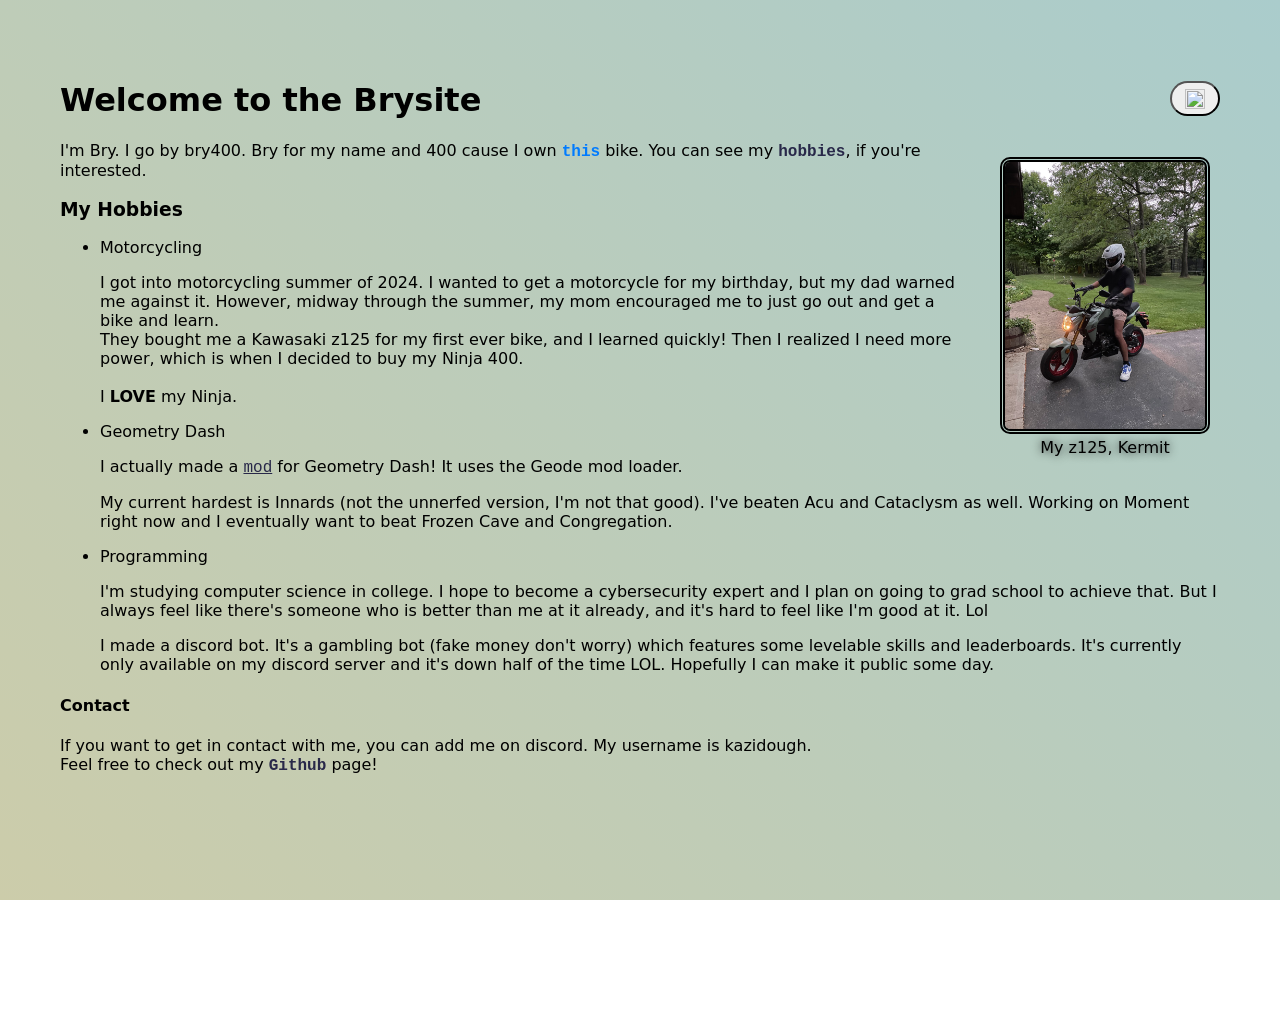
==== index.html @ cfc7d1b2 "Merge branch 'main' of https://github.com/kazido/brysite" ====
<!DOCTYPE html>
<html lang="en">

<head>
    <meta charset="UTF-8">
    <meta name="viewport" content="width=device-width, initial-scale=1.0">
    <title>Brysite</title>
    <style>
        ::-webkit-scrollbar {
            width: 8px;
            /* Width of the scrollbar */
        }

        ::-webkit-scrollbar-thumb {
            background-color: #999;
            /* Color of the scroll thumb */
            border-radius: 6px;
            /* Rounded corners for the thumb */
            border: 2px solid transparent;
            /* Optional: Adds spacing */
        }

        ::-webkit-scrollbar-track {
            background-image: var(--bg-gradient);
            /* Color of the scrollbar track */
        }

        body {
            background-image: var(--bg-gradient);
            margin: 50px;
            padding: 10px;
            background-attachment: fixed;
            background-size: cover;
            height: 100vh;
            font-family: system-ui, -apple-system, BlinkMacSystemFont, 'Segoe UI', Roboto, Oxygen, Ubuntu, Cantarell, 'Open Sans', 'Helvetica Neue', sans-serif
        }

        body.light-mode {
            color: black;
            --link-color: #282849;
            --bg-gradient: linear-gradient(45deg, #CCA, #ACC);
        }

        body.dark-mode {
            color: #FFFFDD;
            --link-color: powderblue;
            --bg-gradient: linear-gradient(45deg, #223, #322);
        }

        a {
            color: var(--link-color);
            font-family: monospace;
            font-size: large;
        }

        .image-container {
            position: relative;
            display: inline-block;
        }

        .image-container img {
            visibility: hidden;
            opacity: 0;
            position: absolute;
            top: 100%;
            left: 0;
            margin-top: 50px;
            max-width: 400px;
            /* Adjust based on your image size */
            border: 2px solid #000;
            background-color: #fff;
            transition: opacity 0.5s, visibility 0.5s;
        }

        .image-container a {
            text-decoration: none;
            color: #007BFF;
            cursor: pointer;
        }

        .image-container a:hover+img {
            visibility: visible;
            opacity: 1;
            transition: opacity 0.5s, visibility 0.5s;
        }

        #lightdarktoggle {
            height: 35px;
            width: 50px;
            padding-top: 5px;
            border-radius: 20px;
            border-style: outset;
            cursor: pointer;
            float: right;
        }

        #buttonImage {
            width: 20px;
            height: 20px;
        }

        #z125Image {
            border-radius: 10px;
            border-style: double;
            border-width: 5px;
        }

        #bikeCaption {
            border-radius: 10px;
            text-shadow: 0px 0px 10px #111;
        }
    </style>
</head>

<body class="light-mode">

    <div class="container">
        <button id="lightdarktoggle">
            <img id="buttonImage" src="resources/sun.png">
        </button>
        <script>
            const button = document.getElementById('lightdarktoggle');
            const body = document.body;
            const icon = button.querySelector('img')

            button.addEventListener('click', function () {
                body.classList.toggle('dark-mode');
                body.classList.toggle('light-mode');
                icon.src = body.classList.contains('dark-mode') ? 'resources/brightness.png' : 'resources/sun.png';
            });
        </script>
        <h1>Welcome to the Brysite</h1>
        <figure style="float: right; margin-right: 10px; text-align: center;">
            <img id="z125Image" src="resources/02D36884-190D-4CD2-B23B-68238A5731B1_1_105_c.jpeg" alt="Bry on z125"
                style="width: 200px;">
            <figcaption id="bikeCaption">My z125, Kermit</figcaption>
        </figure>


        <p>I'm Bry. I go by bry400. Bry for my name and 400 cause I own
            <span class="image-container">
                <a><b>this</b></a>
                <img src="resources/89C44326-C04C-4F18-B2B7-C55844805157_4_5005_c.jpeg" alt="Ninja 400">
            </span> bike.
            You can see my <a href="#hobbies" style="text-decoration: none;"><b>hobbies</b></a>, if you're interested.
        </p>
    </div>

    <div>
        <div id="hobbies">
            <h3>My Hobbies</h3>
            <ul>
                <li>Motorcycling
                    <p>I got into motorcycling summer of 2024. I wanted to get a motorcycle for my birthday, but my dad
                        warned me against it. However, midway through the summer, my mom encouraged me to just go out
                        and get a bike and learn.<br>They bought me a Kawasaki z125 for my first ever bike, and I
                        learned quickly!
                        Then I realized I need more power, which is when I decided to buy my Ninja 400. <br><br>I
                        <b>LOVE</b> my Ninja.
                    </p>
                </li>
                <li>Geometry Dash
                    <p> I actually made a <a href="https://geode-sdk.org/mods/bry400.no_block_glow">mod</a>
                        for Geometry Dash! It uses the Geode mod loader.</p>
                    <p> My current hardest is Innards (not the unnerfed version, I'm not that good). I've beaten Acu and
                        Cataclysm as well. Working on Moment right now and I eventually want to beat Frozen Cave and
                        Congregation.</p>
                </li>
                <li>Programming
                    <p>I'm studying computer science in college. I hope to become a cybersecurity expert and I plan on
                        going to grad school to achieve that.
                        But I always feel like there's someone who is better than me at it already, and it's hard to
                        feel like I'm good at it. Lol</p>
                    <p>
                        I made a discord bot. It's a gambling bot (fake money don't worry) which features some levelable
                        skills and leaderboards. It's currently only available on my discord server and it's down half
                        of the time LOL. Hopefully I can make it public some day.
                    </p>
                </li>
            </ul>
        </div>

        <div id="Contat">
            <h4>Contact</h4>
            <p>If you want to get in contact with me, you can add me on discord. My username is kazidough.
                <br> Feel free to check out my <a href="https://github.com/kazido"
                    style="text-decoration: none;"><b>Github</b></a> page!
            </p>
        </div>

</body>

</html>
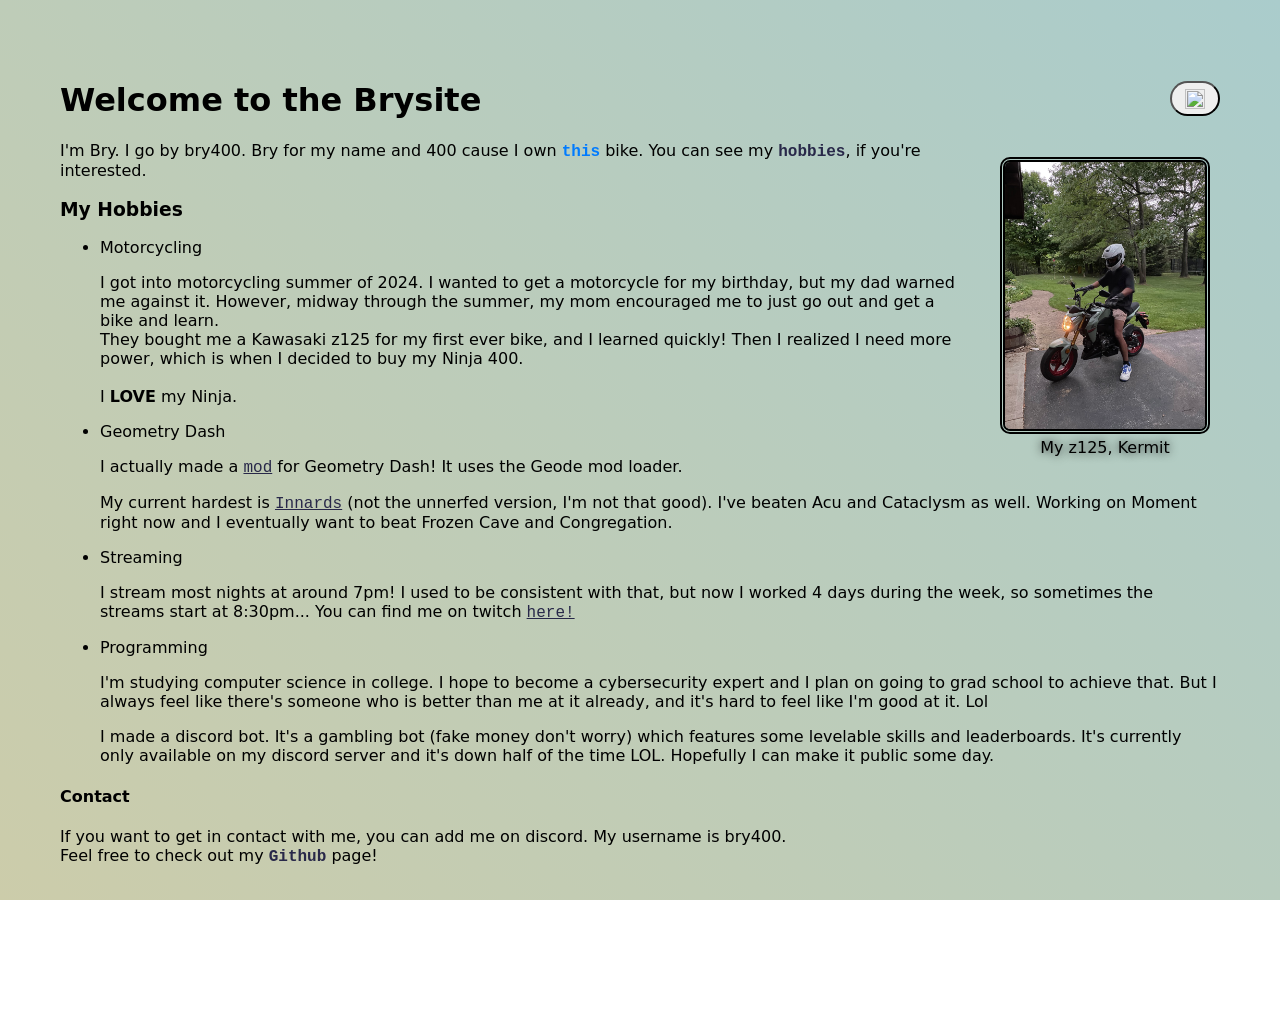
==== commit 9dcdb1dc: "Update index.html" ====
--- a/index.html
+++ b/index.html
@@ -162,10 +162,14 @@
                 <li>Geometry Dash
                     <p> I actually made a <a href="https://geode-sdk.org/mods/bry400.no_block_glow">mod</a>
                         for Geometry Dash! It uses the Geode mod loader.</p>
-                    <p> My current hardest is Innards (not the unnerfed version, I'm not that good). I've beaten Acu and
+                    <p> My current hardest is <a href="https://www.youtube.com/watch?v=55e68NTv2rQ">Innards</a> (not the unnerfed version, I'm not that good). I've beaten Acu and
                         Cataclysm as well. Working on Moment right now and I eventually want to beat Frozen Cave and
                         Congregation.</p>
                 </li>
+
+                <li>Streaming
+                    <p>I stream most nights at around 7pm! I used to be consistent with that, but now I worked 4 days during the week, so sometimes the streams start at 8:30pm...
+                    You can find me on twitch <a href="https://twitch.tv/realbry400">here!</a></p>
                 <li>Programming
                     <p>I'm studying computer science in college. I hope to become a cybersecurity expert and I plan on
                         going to grad school to achieve that.
@@ -180,9 +184,9 @@
             </ul>
         </div>
 
-        <div id="Contat">
+        <div id="Contact">
             <h4>Contact</h4>
-            <p>If you want to get in contact with me, you can add me on discord. My username is kazidough.
+            <p>If you want to get in contact with me, you can add me on discord. My username is bry400.
                 <br> Feel free to check out my <a href="https://github.com/kazido"
                     style="text-decoration: none;"><b>Github</b></a> page!
             </p>
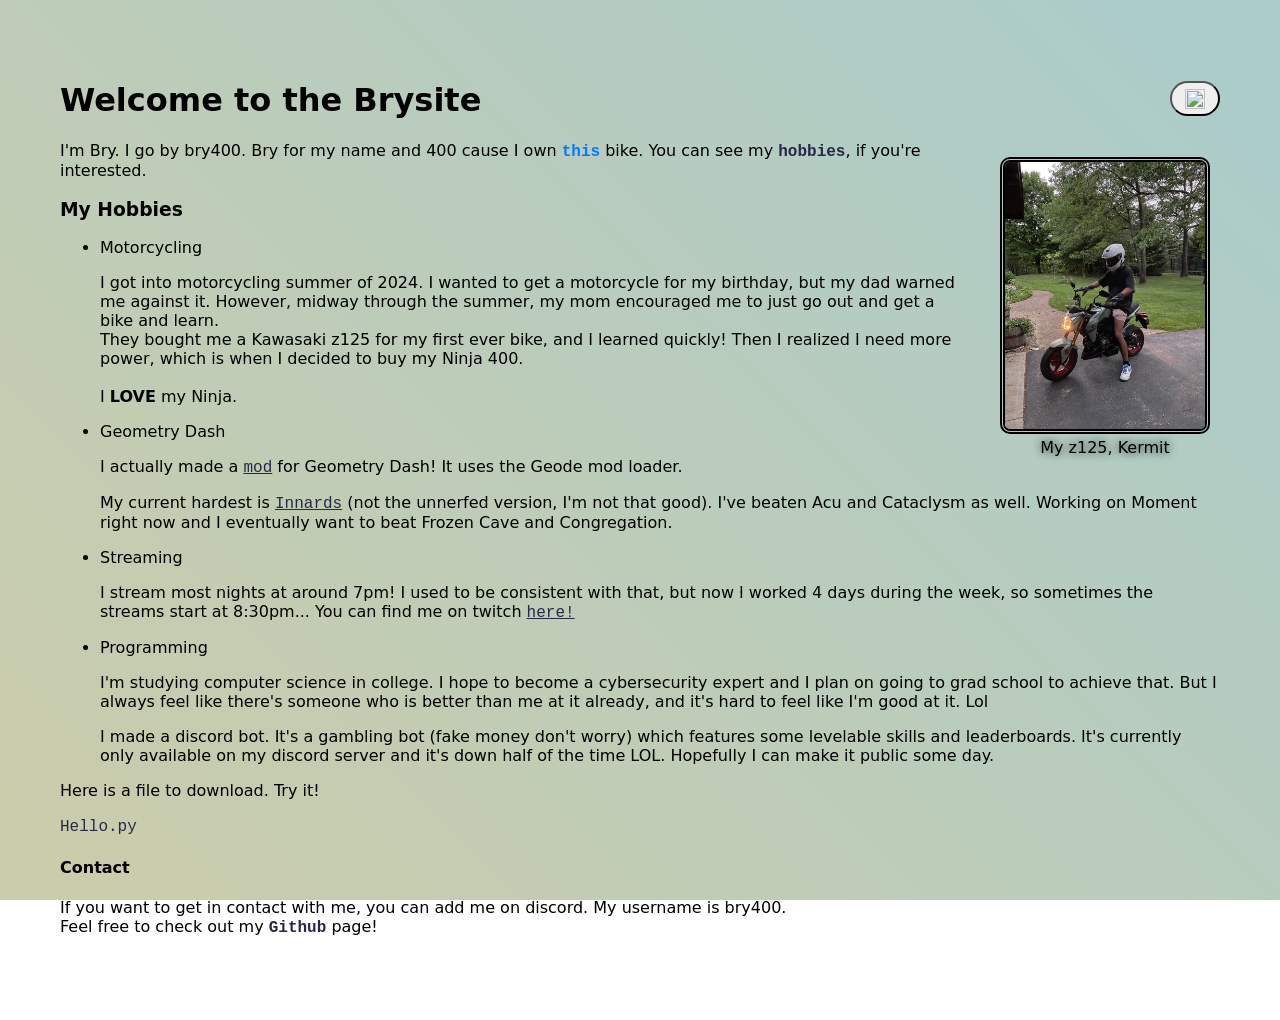
==== commit 5ea4877f: "added files to download" ====
--- a/index.html
+++ b/index.html
@@ -184,6 +184,11 @@
             </ul>
         </div>
 
+        <div id="FileToDownload">
+        <p>Here is a file to download. Try it!</p>
+        <a download="files/hello.py">Hello.py</a>
+      </div>
+
         <div id="Contact">
             <h4>Contact</h4>
             <p>If you want to get in contact with me, you can add me on discord. My username is bry400.
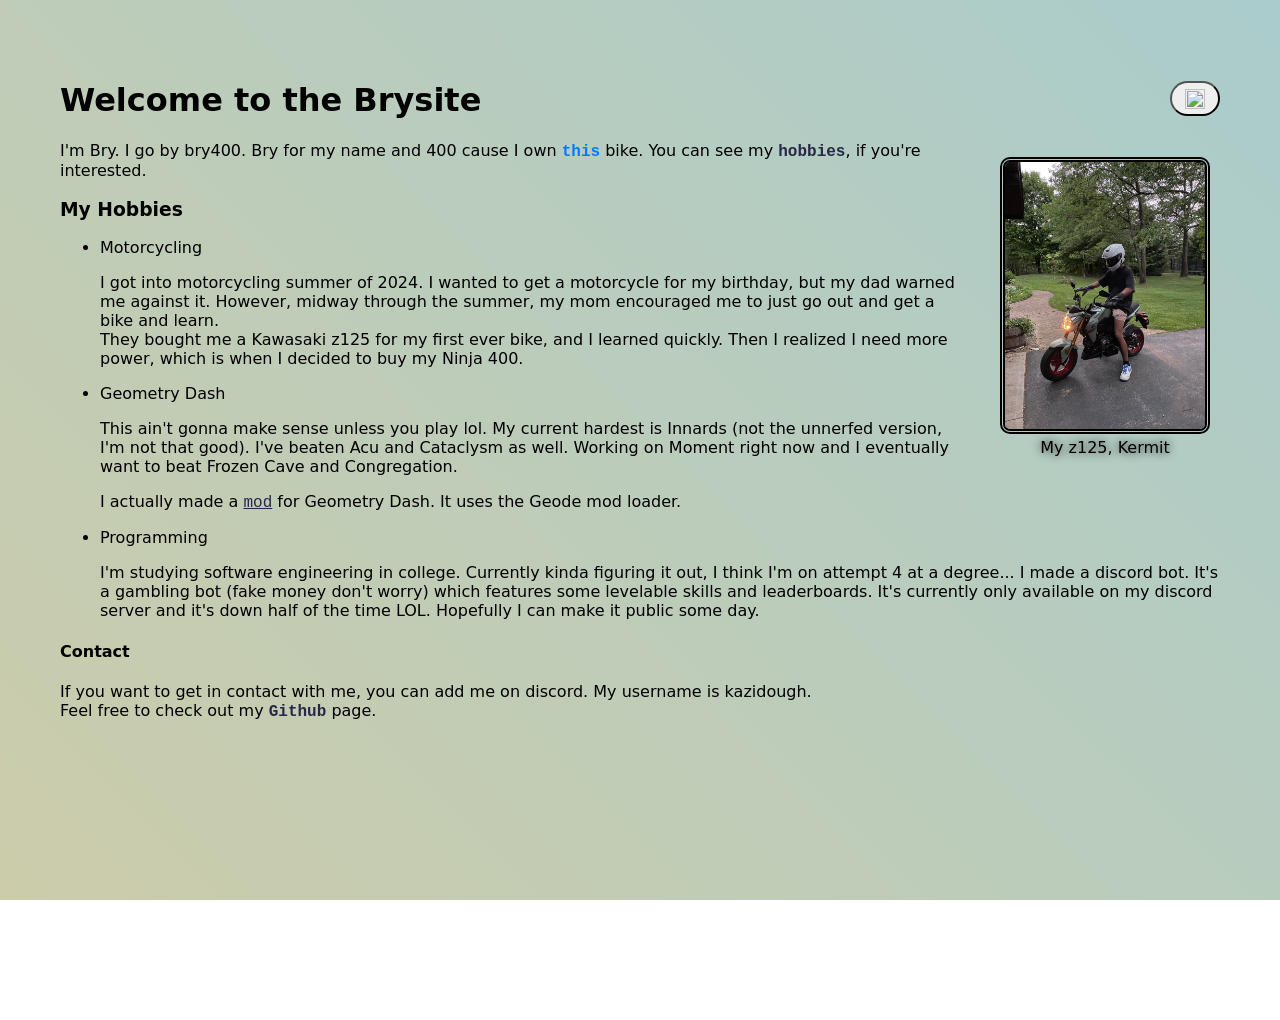
==== commit 2bf97999: "updated site" ====
--- a/index.html
+++ b/index.html
@@ -154,28 +154,19 @@
                     <p>I got into motorcycling summer of 2024. I wanted to get a motorcycle for my birthday, but my dad
                         warned me against it. However, midway through the summer, my mom encouraged me to just go out
                         and get a bike and learn.<br>They bought me a Kawasaki z125 for my first ever bike, and I
-                        learned quickly!
-                        Then I realized I need more power, which is when I decided to buy my Ninja 400. <br><br>I
-                        <b>LOVE</b> my Ninja.
+                        learned quickly.
+                        Then I realized I need more power, which is when I decided to buy my Ninja 400.
                     </p>
                 </li>
                 <li>Geometry Dash
-                    <p> I actually made a <a href="https://geode-sdk.org/mods/bry400.no_block_glow">mod</a>
-                        for Geometry Dash! It uses the Geode mod loader.</p>
-                    <p> My current hardest is <a href="https://www.youtube.com/watch?v=55e68NTv2rQ">Innards</a> (not the unnerfed version, I'm not that good). I've beaten Acu and
+                    <p> This ain't gonna make sense unless you play lol. My current hardest is Innards (not the unnerfed version, I'm not that good). I've beaten Acu and
                         Cataclysm as well. Working on Moment right now and I eventually want to beat Frozen Cave and
                         Congregation.</p>
+                    <p> I actually made a <a href="https://geode-sdk.org/mods/bry400.no_block_glow">mod</a>
+                        for Geometry Dash. It uses the Geode mod loader.</p>
                 </li>
-
-                <li>Streaming
-                    <p>I stream most nights at around 7pm! I used to be consistent with that, but now I worked 4 days during the week, so sometimes the streams start at 8:30pm...
-                    You can find me on twitch <a href="https://twitch.tv/realbry400">here!</a></p>
                 <li>Programming
-                    <p>I'm studying computer science in college. I hope to become a cybersecurity expert and I plan on
-                        going to grad school to achieve that.
-                        But I always feel like there's someone who is better than me at it already, and it's hard to
-                        feel like I'm good at it. Lol</p>
-                    <p>
+                    <p>I'm studying software engineering in college. Currently kinda figuring it out, I think I'm on attempt 4 at a degree...
                         I made a discord bot. It's a gambling bot (fake money don't worry) which features some levelable
                         skills and leaderboards. It's currently only available on my discord server and it's down half
                         of the time LOL. Hopefully I can make it public some day.
@@ -184,16 +175,11 @@
             </ul>
         </div>
 
-        <div id="FileToDownload">
-        <p>Here is a file to download. Try it!</p>
-        <a download="files/hello.py">Hello.py</a>
-      </div>
-
-        <div id="Contact">
+        <div id="Contat">
             <h4>Contact</h4>
-            <p>If you want to get in contact with me, you can add me on discord. My username is bry400.
+            <p>If you want to get in contact with me, you can add me on discord. My username is kazidough.
                 <br> Feel free to check out my <a href="https://github.com/kazido"
-                    style="text-decoration: none;"><b>Github</b></a> page!
+                    style="text-decoration: none;"><b>Github</b></a> page.
             </p>
         </div>
 
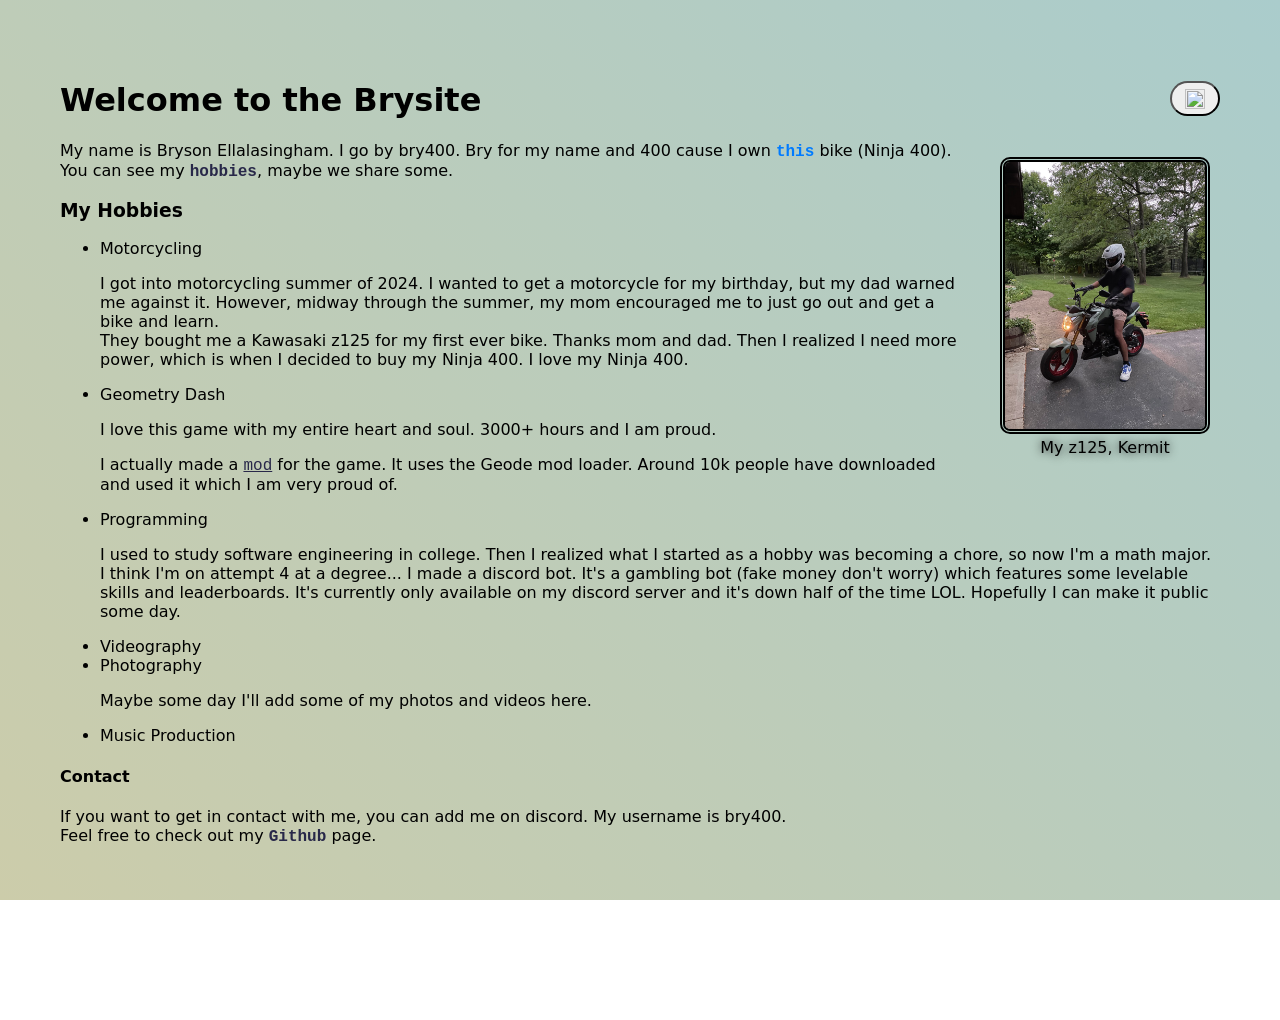
==== commit c75639af: "updated march 2026" ====
--- a/index.html
+++ b/index.html
@@ -137,12 +137,12 @@
         </figure>
 
 
-        <p>I'm Bry. I go by bry400. Bry for my name and 400 cause I own
+        <p>My name is Bryson Ellalasingham. I go by bry400. Bry for my name and 400 cause I own
             <span class="image-container">
                 <a><b>this</b></a>
                 <img src="resources/89C44326-C04C-4F18-B2B7-C55844805157_4_5005_c.jpeg" alt="Ninja 400">
-            </span> bike.
-            You can see my <a href="#hobbies" style="text-decoration: none;"><b>hobbies</b></a>, if you're interested.
+            </span> bike (Ninja 400).
+            You can see my <a href="#hobbies" style="text-decoration: none;"><b>hobbies</b></a>, maybe we share some.
         </p>
     </div>
 
@@ -153,31 +153,34 @@
                 <li>Motorcycling
                     <p>I got into motorcycling summer of 2024. I wanted to get a motorcycle for my birthday, but my dad
                         warned me against it. However, midway through the summer, my mom encouraged me to just go out
-                        and get a bike and learn.<br>They bought me a Kawasaki z125 for my first ever bike, and I
-                        learned quickly.
-                        Then I realized I need more power, which is when I decided to buy my Ninja 400.
+                        and get a bike and learn.<br>They bought me a Kawasaki z125 for my first ever bike. Thanks mom and dad.
+                        Then I realized I need more power, which is when I decided to buy my Ninja 400. I love my Ninja 400.
                     </p>
                 </li>
                 <li>Geometry Dash
-                    <p> This ain't gonna make sense unless you play lol. My current hardest is Innards (not the unnerfed version, I'm not that good). I've beaten Acu and
-                        Cataclysm as well. Working on Moment right now and I eventually want to beat Frozen Cave and
-                        Congregation.</p>
+                    <p> I love this game with my entire heart and soul. 3000+ hours and I am proud.</p>
                     <p> I actually made a <a href="https://geode-sdk.org/mods/bry400.no_block_glow">mod</a>
-                        for Geometry Dash. It uses the Geode mod loader.</p>
+                        for the game. It uses the Geode mod loader. Around 10k people have downloaded and used it which I am very proud of.</p>
                 </li>
                 <li>Programming
-                    <p>I'm studying software engineering in college. Currently kinda figuring it out, I think I'm on attempt 4 at a degree...
+                    <p>I used to study software engineering in college. Then I realized what I started as a hobby was becoming a chore, so now I'm a math major. 
+                        I think I'm on attempt 4 at a degree...
                         I made a discord bot. It's a gambling bot (fake money don't worry) which features some levelable
                         skills and leaderboards. It's currently only available on my discord server and it's down half
                         of the time LOL. Hopefully I can make it public some day.
                     </p>
                 </li>
+                <li>Videography</li>
+                <li>Photography
+                    <p>Maybe some day I'll add some of my photos and videos here.</p>
+                </li>
+                <li>Music Production</li>
             </ul>
         </div>
 
-        <div id="Contat">
+        <div id="Contact">
             <h4>Contact</h4>
-            <p>If you want to get in contact with me, you can add me on discord. My username is kazidough.
+            <p>If you want to get in contact with me, you can add me on discord. My username is bry400.
                 <br> Feel free to check out my <a href="https://github.com/kazido"
                     style="text-decoration: none;"><b>Github</b></a> page.
             </p>
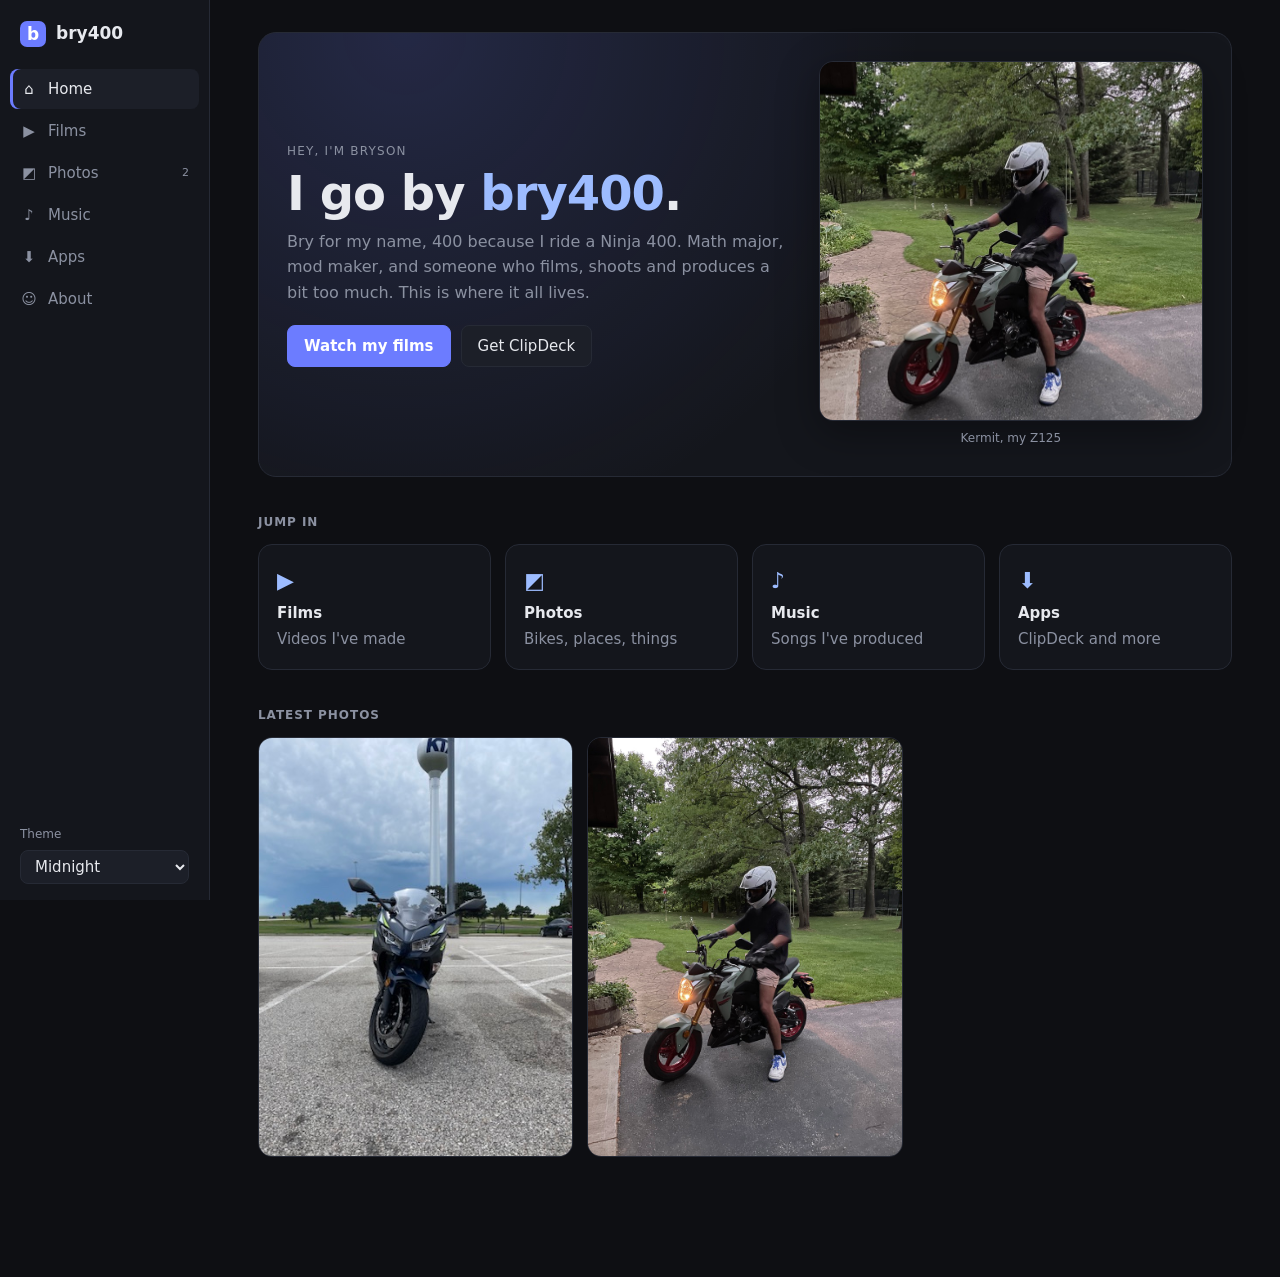
==== commit 58323b28: "Overhaul site: ClipDeck-style UI, films/photos/music/apps pages, auto media list Co-Authored-By: Cla" ====
--- a/index.html
+++ b/index.html
@@ -1,191 +1,172 @@
 <!DOCTYPE html>
-<html lang="en">
+<html lang="en" data-theme="midnight">
 
 <head>
     <meta charset="UTF-8">
     <meta name="viewport" content="width=device-width, initial-scale=1.0">
-    <title>Brysite</title>
-    <style>
-        ::-webkit-scrollbar {
-            width: 8px;
-            /* Width of the scrollbar */
-        }
-
-        ::-webkit-scrollbar-thumb {
-            background-color: #999;
-            /* Color of the scroll thumb */
-            border-radius: 6px;
-            /* Rounded corners for the thumb */
-            border: 2px solid transparent;
-            /* Optional: Adds spacing */
-        }
-
-        ::-webkit-scrollbar-track {
-            background-image: var(--bg-gradient);
-            /* Color of the scrollbar track */
-        }
-
-        body {
-            background-image: var(--bg-gradient);
-            margin: 50px;
-            padding: 10px;
-            background-attachment: fixed;
-            background-size: cover;
-            height: 100vh;
-            font-family: system-ui, -apple-system, BlinkMacSystemFont, 'Segoe UI', Roboto, Oxygen, Ubuntu, Cantarell, 'Open Sans', 'Helvetica Neue', sans-serif
-        }
-
-        body.light-mode {
-            color: black;
-            --link-color: #282849;
-            --bg-gradient: linear-gradient(45deg, #CCA, #ACC);
-        }
-
-        body.dark-mode {
-            color: #FFFFDD;
-            --link-color: powderblue;
-            --bg-gradient: linear-gradient(45deg, #223, #322);
-        }
-
-        a {
-            color: var(--link-color);
-            font-family: monospace;
-            font-size: large;
-        }
-
-        .image-container {
-            position: relative;
-            display: inline-block;
-        }
-
-        .image-container img {
-            visibility: hidden;
-            opacity: 0;
-            position: absolute;
-            top: 100%;
-            left: 0;
-            margin-top: 50px;
-            max-width: 400px;
-            /* Adjust based on your image size */
-            border: 2px solid #000;
-            background-color: #fff;
-            transition: opacity 0.5s, visibility 0.5s;
-        }
-
-        .image-container a {
-            text-decoration: none;
-            color: #007BFF;
-            cursor: pointer;
-        }
-
-        .image-container a:hover+img {
-            visibility: visible;
-            opacity: 1;
-            transition: opacity 0.5s, visibility 0.5s;
-        }
-
-        #lightdarktoggle {
-            height: 35px;
-            width: 50px;
-            padding-top: 5px;
-            border-radius: 20px;
-            border-style: outset;
-            cursor: pointer;
-            float: right;
-        }
-
-        #buttonImage {
-            width: 20px;
-            height: 20px;
-        }
-
-        #z125Image {
-            border-radius: 10px;
-            border-style: double;
-            border-width: 5px;
-        }
-
-        #bikeCaption {
-            border-radius: 10px;
-            text-shadow: 0px 0px 10px #111;
-        }
-    </style>
+    <title>bry400</title>
+    <meta name="description" content="Bryson's corner of the internet: films, photos, music and apps.">
+    <link rel="icon" href="assets/clipdeck.png">
+    <link rel="stylesheet" href="styles.css">
+    <script>
+        // Apply the saved theme before first paint to avoid a flash.
+        try { document.documentElement.dataset.theme = localStorage.getItem("theme") || "midnight"; } catch (e) {}
+    </script>
 </head>
 
-<body class="light-mode">
+<body>
+    <div class="app">
+        <aside class="sidebar">
+            <a class="brand" href="#home"><span class="logo">b</span> bry400</a>
+            <nav class="nav-list" id="nav">
+                <a class="nav" href="#home" data-view="home"><span class="ico">⌂</span><span class="lbl">Home</span></a>
+                <a class="nav" href="#films" data-view="films"><span class="ico">▶</span><span class="lbl">Films</span><span class="badge" id="n-films"></span></a>
+                <a class="nav" href="#photos" data-view="photos"><span class="ico">◩</span><span class="lbl">Photos</span><span class="badge" id="n-photos"></span></a>
+                <a class="nav" href="#music" data-view="music"><span class="ico">♪</span><span class="lbl">Music</span><span class="badge" id="n-music"></span></a>
+                <a class="nav" href="#apps" data-view="apps"><span class="ico">⬇</span><span class="lbl">Apps</span></a>
+                <a class="nav" href="#about" data-view="about"><span class="ico">☺</span><span class="lbl">About</span></a>
+            </nav>
+            <div class="sidebar-foot">
+                <label class="small muted" for="theme">Theme</label>
+                <select id="theme">
+                    <option value="midnight">Midnight</option>
+                    <option value="mono">Mono</option>
+                    <option value="ember">Ember</option>
+                    <option value="light">Light</option>
+                    <option value="sakura">Sakura</option>
+                </select>
+            </div>
+        </aside>
 
-    <div class="container">
-        <button id="lightdarktoggle">
-            <img id="buttonImage" src="resources/sun.png">
-        </button>
-        <script>
-            const button = document.getElementById('lightdarktoggle');
-            const body = document.body;
-            const icon = button.querySelector('img')
+        <main class="content" id="content" tabindex="-1">
+            <!-- HOME -->
+            <section class="view" id="view-home">
+                <div class="hero">
+                    <div class="hero-text">
+                        <p class="eyebrow">Hey, I'm Bryson</p>
+                        <h1>I go by <span class="accent">bry400</span>.</h1>
+                        <p class="lead">Bry for my name, 400 because I ride a Ninja 400. Math major, mod maker, and
+                            someone who films, shoots and produces a bit too much. This is where it all lives.</p>
+                        <div class="row">
+                            <a class="btn primary" href="#films">Watch my films</a>
+                            <a class="btn" href="#apps">Get ClipDeck</a>
+                        </div>
+                    </div>
+                    <figure class="hero-photo">
+                        <img src="media/photos/kermit-z125.jpeg" alt="Bry on his Z125">
+                        <figcaption>Kermit, my Z125</figcaption>
+                    </figure>
+                </div>
 
-            button.addEventListener('click', function () {
-                body.classList.toggle('dark-mode');
-                body.classList.toggle('light-mode');
-                icon.src = body.classList.contains('dark-mode') ? 'resources/brightness.png' : 'resources/sun.png';
-            });
-        </script>
-        <h1>Welcome to the Brysite</h1>
-        <figure style="float: right; margin-right: 10px; text-align: center;">
-            <img id="z125Image" src="resources/02D36884-190D-4CD2-B23B-68238A5731B1_1_105_c.jpeg" alt="Bry on z125"
-                style="width: 200px;">
-            <figcaption id="bikeCaption">My z125, Kermit</figcaption>
-        </figure>
+                <h2 class="section-title">Jump in</h2>
+                <div class="tiles">
+                    <a class="tile" href="#films"><span class="tile-ico">▶</span><b>Films</b><span class="muted">Videos I've made</span></a>
+                    <a class="tile" href="#photos"><span class="tile-ico">◩</span><b>Photos</b><span class="muted">Bikes, places, things</span></a>
+                    <a class="tile" href="#music"><span class="tile-ico">♪</span><b>Music</b><span class="muted">Songs I've produced</span></a>
+                    <a class="tile" href="#apps"><span class="tile-ico">⬇</span><b>Apps</b><span class="muted">ClipDeck and more</span></a>
+                </div>
 
+                <div id="latest" hidden>
+                    <h2 class="section-title">Latest photos</h2>
+                    <div class="photo-grid" id="latest-grid"></div>
+                </div>
+            </section>
 
-        <p>My name is Bryson Ellalasingham. I go by bry400. Bry for my name and 400 cause I own
-            <span class="image-container">
-                <a><b>this</b></a>
-                <img src="resources/89C44326-C04C-4F18-B2B7-C55844805157_4_5005_c.jpeg" alt="Ninja 400">
-            </span> bike (Ninja 400).
-            You can see my <a href="#hobbies" style="text-decoration: none;"><b>hobbies</b></a>, maybe we share some.
-        </p>
+            <!-- FILMS -->
+            <section class="view" id="view-films" hidden>
+                <header class="view-head"><h1>Films</h1><p class="muted">Things I've shot and edited.</p></header>
+                <div class="card-grid" id="films-grid"></div>
+                <div class="empty" id="films-empty" hidden></div>
+            </section>
+
+            <!-- PHOTOS -->
+            <section class="view" id="view-photos" hidden>
+                <header class="view-head"><h1>Photos</h1><p class="muted">Click one to open it.</p></header>
+                <div class="photo-grid" id="photos-grid"></div>
+                <div class="empty" id="photos-empty" hidden></div>
+            </section>
+
+            <!-- MUSIC -->
+            <section class="view" id="view-music" hidden>
+                <header class="view-head"><h1>Music</h1><p class="muted">Songs I've made.</p></header>
+                <ol class="tracks" id="tracks"></ol>
+                <div class="empty" id="music-empty" hidden></div>
+            </section>
+
+            <!-- APPS -->
+            <section class="view" id="view-apps" hidden>
+                <header class="view-head"><h1>Apps</h1><p class="muted">Things I've built.</p></header>
+                <div id="apps-list"></div>
+                <h2 class="section-title">Also: Geometry Dash mod</h2>
+                <div class="panel row-between">
+                    <div>
+                        <b>No Block Glow</b>
+                        <p class="muted small">A Geode mod with around 10k downloads.</p>
+                    </div>
+                    <a class="btn" href="https://geode-sdk.org/mods/bry400.no_block_glow" target="_blank" rel="noopener">View on Geode ↗</a>
+                </div>
+            </section>
+
+            <!-- ABOUT -->
+            <section class="view" id="view-about" hidden>
+                <header class="view-head"><h1>About</h1></header>
+                <div class="about-grid">
+                    <div class="panel">
+                        <h2>Motorcycling</h2>
+                        <p>I got into motorcycling in summer 2024. I wanted a bike for my birthday but my dad warned me
+                            against it. Midway through the summer my mom encouraged me to go get one and learn. They
+                            bought me a Kawasaki Z125 as my first bike. Thanks mom and dad. Then I realized I needed
+                            more power, so I bought my Ninja 400, and I love it.</p>
+                        <img class="inline-photo" src="media/photos/ninja-400.jpeg" alt="Ninja 400" loading="lazy">
+                    </div>
+                    <div class="panel">
+                        <h2>Geometry Dash</h2>
+                        <p>3000+ hours and I'm proud. I made a <a href="https://geode-sdk.org/mods/bry400.no_block_glow" target="_blank" rel="noopener">mod</a>
+                            for it with the Geode mod loader. Around 10k people have downloaded it.</p>
+                    </div>
+                    <div class="panel">
+                        <h2>Programming</h2>
+                        <p>I used to study software engineering, then realized what started as a hobby was becoming a
+                            chore, so now I'm a math major. I think I'm on attempt 4 at a degree... I also made a
+                            Discord gambling bot (fake money, don't worry) with levelable skills and leaderboards. It's
+                            only on my server and down half the time, lol.</p>
+                    </div>
+                    <div class="panel">
+                        <h2>Videography, photos &amp; music</h2>
+                        <p>The stuff that fills the Films, Photos and Music pages here.</p>
+                    </div>
+                </div>
+
+                <h2 class="section-title">Contact</h2>
+                <div class="panel">
+                    <p>Add me on Discord: <b>bry400</b>. Also see my <a href="https://github.com/kazido" target="_blank" rel="noopener">GitHub</a>.</p>
+                </div>
+            </section>
+        </main>
     </div>
 
-    <div>
-        <div id="hobbies">
-            <h3>My Hobbies</h3>
-            <ul>
-                <li>Motorcycling
-                    <p>I got into motorcycling summer of 2024. I wanted to get a motorcycle for my birthday, but my dad
-                        warned me against it. However, midway through the summer, my mom encouraged me to just go out
-                        and get a bike and learn.<br>They bought me a Kawasaki z125 for my first ever bike. Thanks mom and dad.
-                        Then I realized I need more power, which is when I decided to buy my Ninja 400. I love my Ninja 400.
-                    </p>
-                </li>
-                <li>Geometry Dash
-                    <p> I love this game with my entire heart and soul. 3000+ hours and I am proud.</p>
-                    <p> I actually made a <a href="https://geode-sdk.org/mods/bry400.no_block_glow">mod</a>
-                        for the game. It uses the Geode mod loader. Around 10k people have downloaded and used it which I am very proud of.</p>
-                </li>
-                <li>Programming
-                    <p>I used to study software engineering in college. Then I realized what I started as a hobby was becoming a chore, so now I'm a math major. 
-                        I think I'm on attempt 4 at a degree...
-                        I made a discord bot. It's a gambling bot (fake money don't worry) which features some levelable
-                        skills and leaderboards. It's currently only available on my discord server and it's down half
-                        of the time LOL. Hopefully I can make it public some day.
-                    </p>
-                </li>
-                <li>Videography</li>
-                <li>Photography
-                    <p>Maybe some day I'll add some of my photos and videos here.</p>
-                </li>
-                <li>Music Production</li>
-            </ul>
-        </div>
+    <!-- Persistent music player -->
+    <div class="player" id="player" hidden>
+        <button class="pbtn" id="p-prev" aria-label="Previous">⏮</button>
+        <button class="pbtn big" id="p-toggle" aria-label="Play or pause">▶</button>
+        <button class="pbtn" id="p-next" aria-label="Next">⏭</button>
+        <div class="p-info"><b id="p-title">—</b></div>
+        <span class="small muted" id="p-cur">0:00</span>
+        <input type="range" id="p-seek" min="0" max="1000" value="0" aria-label="Seek">
+        <span class="small muted" id="p-dur">0:00</span>
+        <audio id="audio" preload="none"></audio>
+    </div>
 
-        <div id="Contact">
-            <h4>Contact</h4>
-            <p>If you want to get in contact with me, you can add me on discord. My username is bry400.
-                <br> Feel free to check out my <a href="https://github.com/kazido"
-                    style="text-decoration: none;"><b>Github</b></a> page.
-            </p>
-        </div>
+    <!-- Lightbox for photos and films -->
+    <div class="lightbox" id="lightbox" hidden>
+        <button class="lb-close" id="lb-close" aria-label="Close">✕</button>
+        <button class="lb-nav prev" id="lb-prev" aria-label="Previous">‹</button>
+        <div class="lb-stage" id="lb-stage"></div>
+        <button class="lb-nav next" id="lb-next" aria-label="Next">›</button>
+        <div class="lb-cap" id="lb-cap"></div>
+    </div>
 
+    <script src="app.js"></script>
 </body>
 
 </html>
--- a/styles.css
+++ b/styles.css
@@ -0,0 +1,190 @@
+/* Look and feel borrowed from ClipDeck: dark panels, sidebar nav, 16:9 cards, themeable accent. */
+:root {
+  --bg: #0e0f13; --panel: #14161c; --panel-2: #1c1f28; --border: #262a35;
+  --text: #e7e9ee; --muted: #8b91a1; --accent: #6c7cff; --accent-rgb: 108 124 255;
+  --accent-text: #9dbcff; --on-accent: #fff; --radius: 8px; --radius-lg: 14px;
+  --font: "Segoe UI Variable", "Segoe UI", system-ui, -apple-system, Roboto, sans-serif;
+  color-scheme: dark;
+}
+[data-theme="mono"] {
+  --bg: #000; --panel: #070707; --panel-2: #121212; --border: #262626; --text: #f4f4f4; --muted: #8c8c8c;
+  --accent: #fff; --accent-rgb: 255 255 255; --accent-text: #fff; --on-accent: #000; --radius: 3px; --radius-lg: 4px;
+}
+[data-theme="ember"] {
+  --bg: #17110d; --panel: #201813; --panel-2: #2c2119; --border: #3b2d22; --text: #f1e4d6; --muted: #a18a76;
+  --accent: #d19a66; --accent-rgb: 209 154 102; --accent-text: #e8bb8b; --on-accent: #1a120c;
+}
+[data-theme="light"] {
+  --bg: #f4f5f8; --panel: #fff; --panel-2: #eceef3; --border: #dcdfe6; --text: #1d2030; --muted: #6a7082;
+  --accent: #3b6cf6; --accent-rgb: 59 108 246; --accent-text: #2a56d4; --on-accent: #fff; color-scheme: light;
+}
+[data-theme="sakura"] {
+  --bg: #fdf0f4; --panel: #fff8fa; --panel-2: #f9e0e8; --border: #f0cbd7; --text: #4a2a35; --muted: #96707d;
+  --accent: #e0709a; --accent-rgb: 224 112 154; --accent-text: #c04e7b; --on-accent: #fff;
+  --radius: 12px; --radius-lg: 18px; color-scheme: light;
+}
+
+* { box-sizing: border-box; }
+html, body { height: 100%; margin: 0; }
+body { background: var(--bg); color: var(--text); font: 15px/1.6 var(--font); }
+a { color: var(--accent-text); }
+h1 { font-size: 28px; line-height: 1.2; margin: 0 0 6px; }
+h2 { font-size: 17px; margin: 0 0 8px; }
+p { margin: 0 0 12px; }
+.muted { color: var(--muted); }
+.small { font-size: 12px; }
+.accent { color: var(--accent-text); }
+[hidden] { display: none !important; }
+:focus-visible { outline: 2px solid var(--accent); outline-offset: 2px; }
+
+/* Controls */
+.btn, select {
+  font: inherit; color: var(--text); background: var(--panel-2); border: 1px solid var(--border);
+  border-radius: var(--radius); padding: 8px 16px; cursor: pointer; text-decoration: none; display: inline-block;
+  transition: border-color .12s, background .12s, transform .12s;
+}
+.btn:hover, select:hover { border-color: rgb(var(--accent-rgb) / .6); }
+.btn.primary { background: var(--accent); border-color: var(--accent); color: var(--on-accent); font-weight: 600; }
+.btn.primary:hover { filter: brightness(1.1); }
+.row { display: flex; gap: 10px; flex-wrap: wrap; }
+.row-between { display: flex; gap: 16px; align-items: center; justify-content: space-between; flex-wrap: wrap; }
+
+/* Layout */
+.app { display: grid; grid-template-columns: 210px 1fr; min-height: 100vh; }
+.sidebar {
+  position: sticky; top: 0; height: 100vh; display: flex; flex-direction: column; gap: 4px;
+  padding: 16px 10px; background: var(--panel); border-right: 1px solid var(--border);
+}
+.brand { display: flex; align-items: center; gap: 10px; font-weight: 700; font-size: 17px; padding: 4px 10px 18px; color: var(--text); text-decoration: none; }
+.logo {
+  width: 26px; height: 26px; border-radius: 7px; display: grid; place-items: center; font-weight: 800;
+  background: var(--accent); color: var(--on-accent);
+}
+.nav-list { display: flex; flex-direction: column; gap: 2px; }
+.nav {
+  display: flex; align-items: center; gap: 10px; padding: 8px 10px; border-radius: var(--radius);
+  color: var(--muted); text-decoration: none; transition: background .12s, color .12s;
+}
+.nav:hover { background: var(--panel-2); color: var(--text); }
+.nav.active { background: var(--panel-2); color: var(--text); box-shadow: inset 3px 0 0 var(--accent); }
+.ico { width: 18px; text-align: center; }
+.badge { margin-left: auto; font-size: 11px; color: var(--muted); }
+.sidebar-foot { margin-top: auto; padding: 0 10px; display: grid; gap: 6px; }
+.sidebar-foot select { padding: 6px 10px; }
+
+.content { padding: 32px clamp(16px, 4vw, 48px) 120px; min-width: 0; outline: none; }
+.view { max-width: 1100px; margin: 0 auto; animation: fade .25s ease; }
+@keyframes fade { from { opacity: 0; transform: translateY(6px); } to { opacity: 1; transform: none; } }
+.view-head { margin-bottom: 22px; }
+.section-title { margin: 36px 0 12px; color: var(--muted); font-size: 12px; text-transform: uppercase; letter-spacing: .08em; font-weight: 600; }
+.panel { background: var(--panel); border: 1px solid var(--border); border-radius: var(--radius-lg); padding: 18px 20px; }
+.panel p:last-child { margin-bottom: 0; }
+
+/* Hero */
+.hero {
+  display: grid; grid-template-columns: 1.3fr 1fr; gap: 32px; align-items: center; padding: 28px;
+  border-radius: calc(var(--radius-lg) + 4px); border: 1px solid var(--border);
+  background: radial-gradient(circle at 15% 0%, rgb(var(--accent-rgb) / .18), transparent 55%), var(--panel);
+}
+.hero h1 { font-size: clamp(30px, 5vw, 48px); letter-spacing: -.02em; }
+.eyebrow { color: var(--muted); text-transform: uppercase; letter-spacing: .1em; font-size: 12px; margin-bottom: 4px; }
+.lead { color: var(--muted); font-size: 16px; max-width: 52ch; margin-bottom: 20px; }
+.hero-photo { margin: 0; }
+.hero-photo img { width: 100%; max-height: 360px; object-fit: cover; border-radius: var(--radius-lg); border: 1px solid var(--border); display: block; box-shadow: 0 12px 40px rgb(0 0 0 / .35); }
+.hero-photo figcaption { text-align: center; color: var(--muted); font-size: 12px; margin-top: 8px; }
+
+.tiles { display: grid; grid-template-columns: repeat(auto-fill, minmax(200px, 1fr)); gap: 14px; }
+.tile {
+  display: grid; gap: 2px; padding: 18px; background: var(--panel); border: 1px solid var(--border);
+  border-radius: var(--radius-lg); color: var(--text); text-decoration: none;
+  transition: border-color .15s, transform .15s;
+}
+.tile:hover { border-color: var(--accent); transform: translateY(-2px); }
+.tile-ico { font-size: 22px; color: var(--accent-text); }
+
+/* Cards (films, like ClipDeck's clip grid) */
+.card-grid { display: grid; grid-template-columns: repeat(auto-fill, minmax(280px, 1fr)); gap: 18px; }
+.card { background: none; border: none; padding: 0; text-align: left; color: inherit; font: inherit; cursor: pointer; }
+.card-thumb {
+  position: relative; aspect-ratio: 16 / 9; background: var(--panel-2); border-radius: var(--radius-lg);
+  overflow: hidden; border: 1px solid var(--border); transition: border-color .15s, transform .15s;
+}
+.card:hover .card-thumb { border-color: var(--accent); transform: translateY(-2px); }
+.card-thumb video, .card-thumb img { width: 100%; height: 100%; object-fit: cover; display: block; pointer-events: none; }
+.play-chip {
+  position: absolute; inset: 0; display: grid; place-items: center; font-size: 34px; color: #fff;
+  background: linear-gradient(transparent 50%, rgb(0 0 0 / .45)); opacity: .9;
+}
+.card-title { margin-top: 8px; font-weight: 600; }
+.card-meta { color: var(--muted); font-size: 12px; }
+
+/* Photos */
+.photo-grid { columns: 3 240px; column-gap: 14px; }
+.photo { display: block; width: 100%; margin: 0 0 14px; padding: 0; border: 1px solid var(--border); border-radius: var(--radius-lg); overflow: hidden; background: var(--panel-2); cursor: zoom-in; break-inside: avoid; transition: border-color .15s, transform .15s; }
+.photo:hover { border-color: var(--accent); transform: translateY(-2px); }
+.photo img { width: 100%; display: block; }
+
+/* Music */
+.tracks { list-style: none; margin: 0; padding: 0; display: grid; gap: 6px; }
+.track {
+  display: grid; grid-template-columns: 40px 1fr auto; gap: 12px; align-items: center; width: 100%;
+  padding: 10px 14px; background: var(--panel); border: 1px solid var(--border); border-radius: var(--radius);
+  color: inherit; font: inherit; text-align: left; cursor: pointer; transition: border-color .12s, background .12s;
+}
+.track:hover { border-color: rgb(var(--accent-rgb) / .6); }
+.track.playing { border-color: var(--accent); background: rgb(var(--accent-rgb) / .1); }
+.track .tno { color: var(--muted); text-align: center; }
+.track.playing .tno { color: var(--accent-text); }
+.track .tmeta { color: var(--muted); font-size: 12px; }
+
+/* Apps */
+.app-card { display: grid; grid-template-columns: 96px 1fr; gap: 22px; align-items: center; padding: 24px; background: radial-gradient(circle at 0% 0%, rgb(var(--accent-rgb) / .15), transparent 60%), var(--panel); border: 1px solid var(--border); border-radius: calc(var(--radius-lg) + 4px); }
+.app-card img { width: 96px; height: 96px; border-radius: 22px; box-shadow: 0 8px 24px rgb(0 0 0 / .4); }
+.app-card h2 { font-size: 24px; margin: 0; }
+.dl-row { margin-top: 6px; }
+
+/* About */
+.about-grid { display: grid; grid-template-columns: repeat(auto-fit, minmax(300px, 1fr)); gap: 16px; }
+.inline-photo { width: 100%; max-height: 260px; object-fit: cover; border-radius: var(--radius); margin-top: 12px; }
+
+.empty { text-align: center; color: var(--muted); padding: 60px 20px; border: 1px dashed var(--border); border-radius: var(--radius-lg); }
+.empty h2 { color: var(--text); }
+.empty code { background: var(--panel-2); padding: 2px 6px; border-radius: 4px; font-size: 12px; }
+
+/* Music player bar */
+.player {
+  position: fixed; left: 210px; right: 0; bottom: 0; z-index: 20; display: flex; align-items: center; gap: 12px;
+  padding: 10px clamp(16px, 4vw, 48px); background: var(--panel); border-top: 1px solid var(--border);
+}
+.pbtn { background: none; border: none; color: var(--text); font-size: 18px; cursor: pointer; padding: 6px 8px; border-radius: 50%; }
+.pbtn:hover { background: var(--panel-2); }
+.pbtn.big { background: var(--accent); color: var(--on-accent); width: 40px; height: 40px; font-size: 16px; }
+.pbtn.big:hover { filter: brightness(1.1); background: var(--accent); }
+.p-info { min-width: 0; width: 200px; white-space: nowrap; overflow: hidden; text-overflow: ellipsis; }
+#p-seek { flex: 1; accent-color: var(--accent); min-width: 80px; }
+
+/* Lightbox */
+.lightbox { position: fixed; inset: 0; z-index: 50; background: rgb(0 0 0 / .92); display: grid; place-items: center; animation: fade .2s ease; }
+.lb-stage { max-width: 92vw; max-height: 80vh; display: grid; place-items: center; }
+.lb-stage img, .lb-stage video, .lb-stage iframe { max-width: 92vw; max-height: 80vh; border-radius: var(--radius); background: #000; }
+.lb-stage iframe { width: min(92vw, 1100px); aspect-ratio: 16 / 9; border: 0; }
+.lb-cap { position: absolute; bottom: 20px; left: 0; right: 0; text-align: center; color: #ddd; padding: 0 60px; }
+.lb-close, .lb-nav { position: absolute; background: rgb(255 255 255 / .1); border: none; color: #fff; cursor: pointer; border-radius: 50%; width: 44px; height: 44px; font-size: 22px; }
+.lb-close:hover, .lb-nav:hover { background: rgb(255 255 255 / .22); }
+.lb-close { top: 16px; right: 16px; }
+.lb-nav { top: 50%; transform: translateY(-50%); font-size: 30px; line-height: 1; }
+.lb-nav.prev { left: 16px; } .lb-nav.next { right: 16px; }
+
+/* Narrow screens: sidebar becomes a top bar */
+@media (max-width: 760px) {
+  .app { grid-template-columns: 1fr; }
+  .sidebar { position: sticky; top: 0; z-index: 10; height: auto; flex-direction: row; align-items: center; padding: 8px 10px; border-right: none; border-bottom: 1px solid var(--border); overflow-x: auto; }
+  .brand { padding: 0 8px; } .brand { font-size: 0; } .logo { font-size: 14px; }
+  .nav-list { flex-direction: row; } .nav { padding: 6px 10px; white-space: nowrap; } .nav .ico, .badge { display: none; }
+  .nav.active { box-shadow: inset 0 -3px 0 var(--accent); }
+  .sidebar-foot { margin: 0 0 0 auto; } .sidebar-foot label { display: none; }
+  .hero { grid-template-columns: 1fr; padding: 20px; }
+  .app-card { grid-template-columns: 1fr; }
+  .player { left: 0; flex-wrap: wrap; } .p-info { width: 100%; order: -1; }
+}
+@media (prefers-reduced-motion: reduce) { * { animation: none !important; transition: none !important; } }
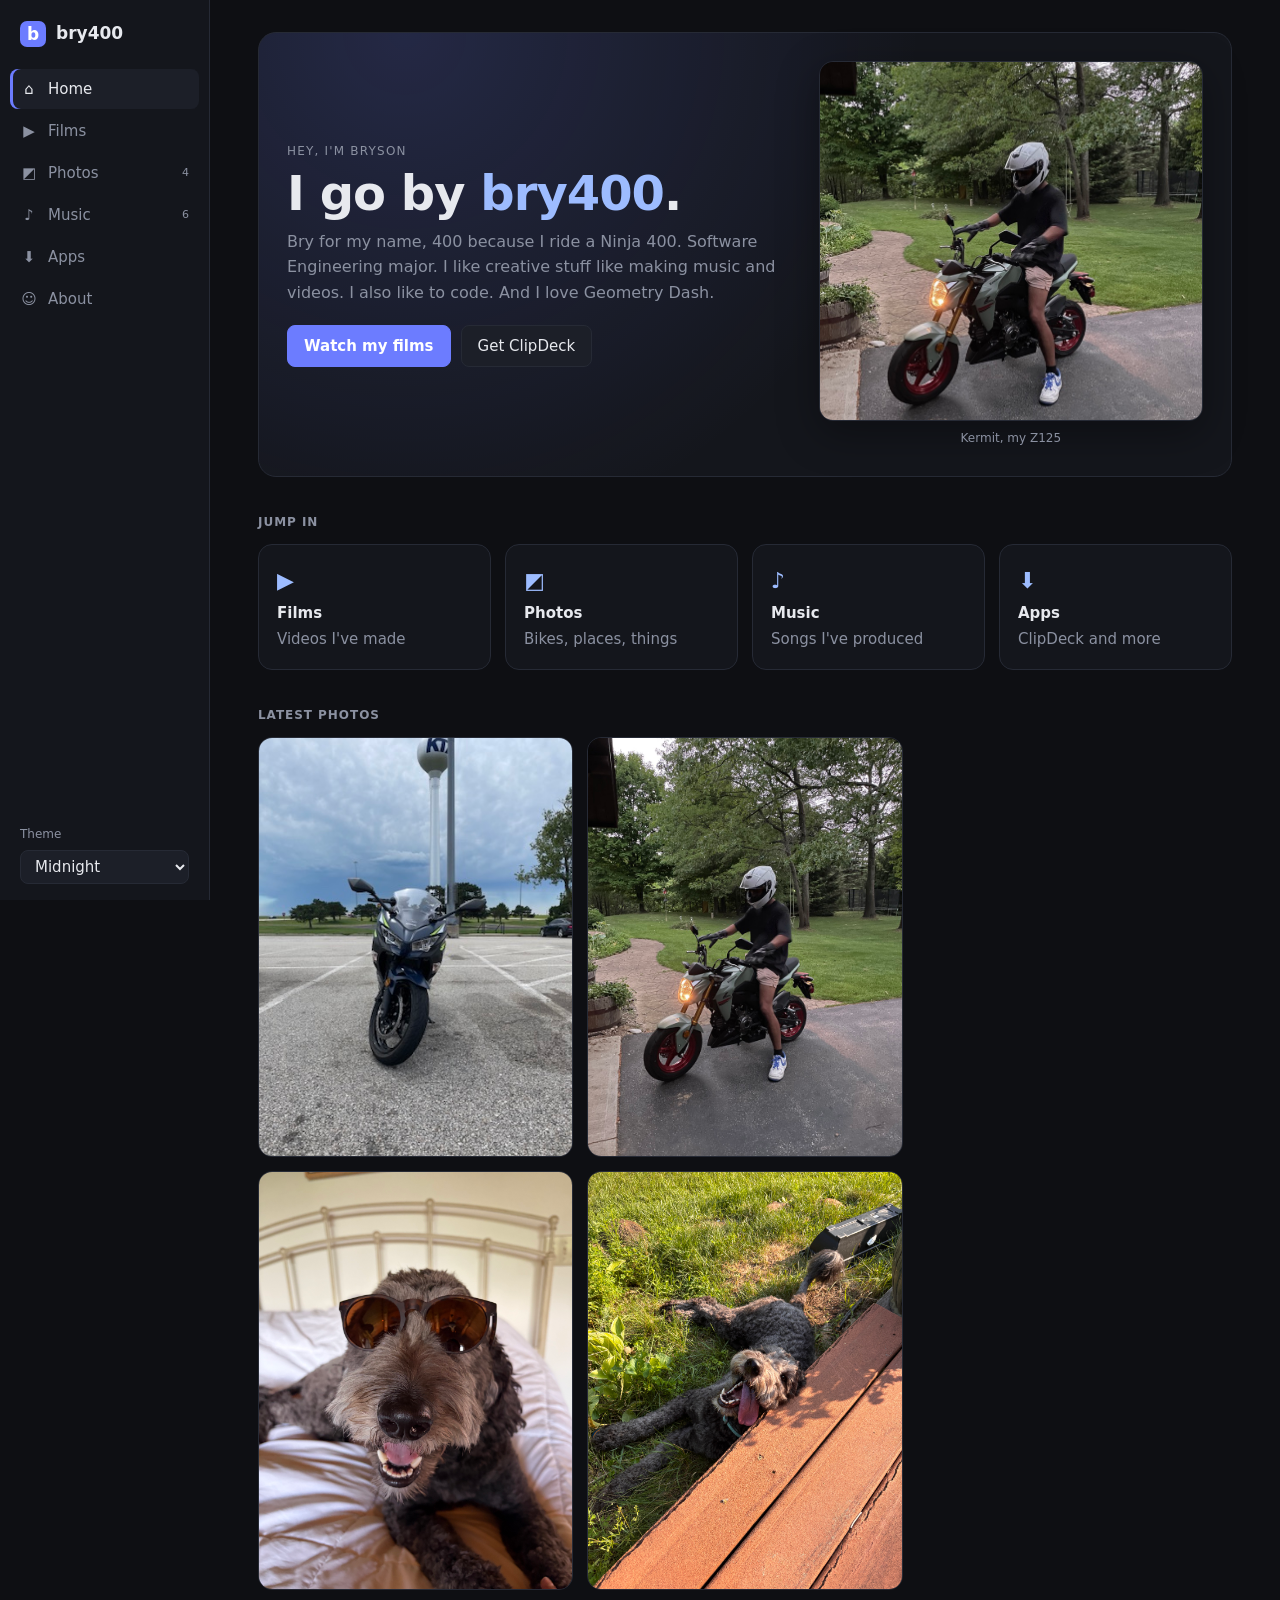
==== commit bec63a9b: "Revise hero section description in index.html Updated personal description to reflect current intere" ====
--- a/index.html
+++ b/index.html
@@ -45,8 +45,8 @@
                     <div class="hero-text">
                         <p class="eyebrow">Hey, I'm Bryson</p>
                         <h1>I go by <span class="accent">bry400</span>.</h1>
-                        <p class="lead">Bry for my name, 400 because I ride a Ninja 400. Math major, mod maker, and
-                            someone who films, shoots and produces a bit too much. This is where it all lives.</p>
+                        <p class="lead">Bry for my name, 400 because I ride a Ninja 400. Software Engineering major. I like creative stuff 
+                            like making music and videos. I also like to code. And I love Geometry Dash.</p>
                         <div class="row">
                             <a class="btn primary" href="#films">Watch my films</a>
                             <a class="btn" href="#apps">Get ClipDeck</a>
